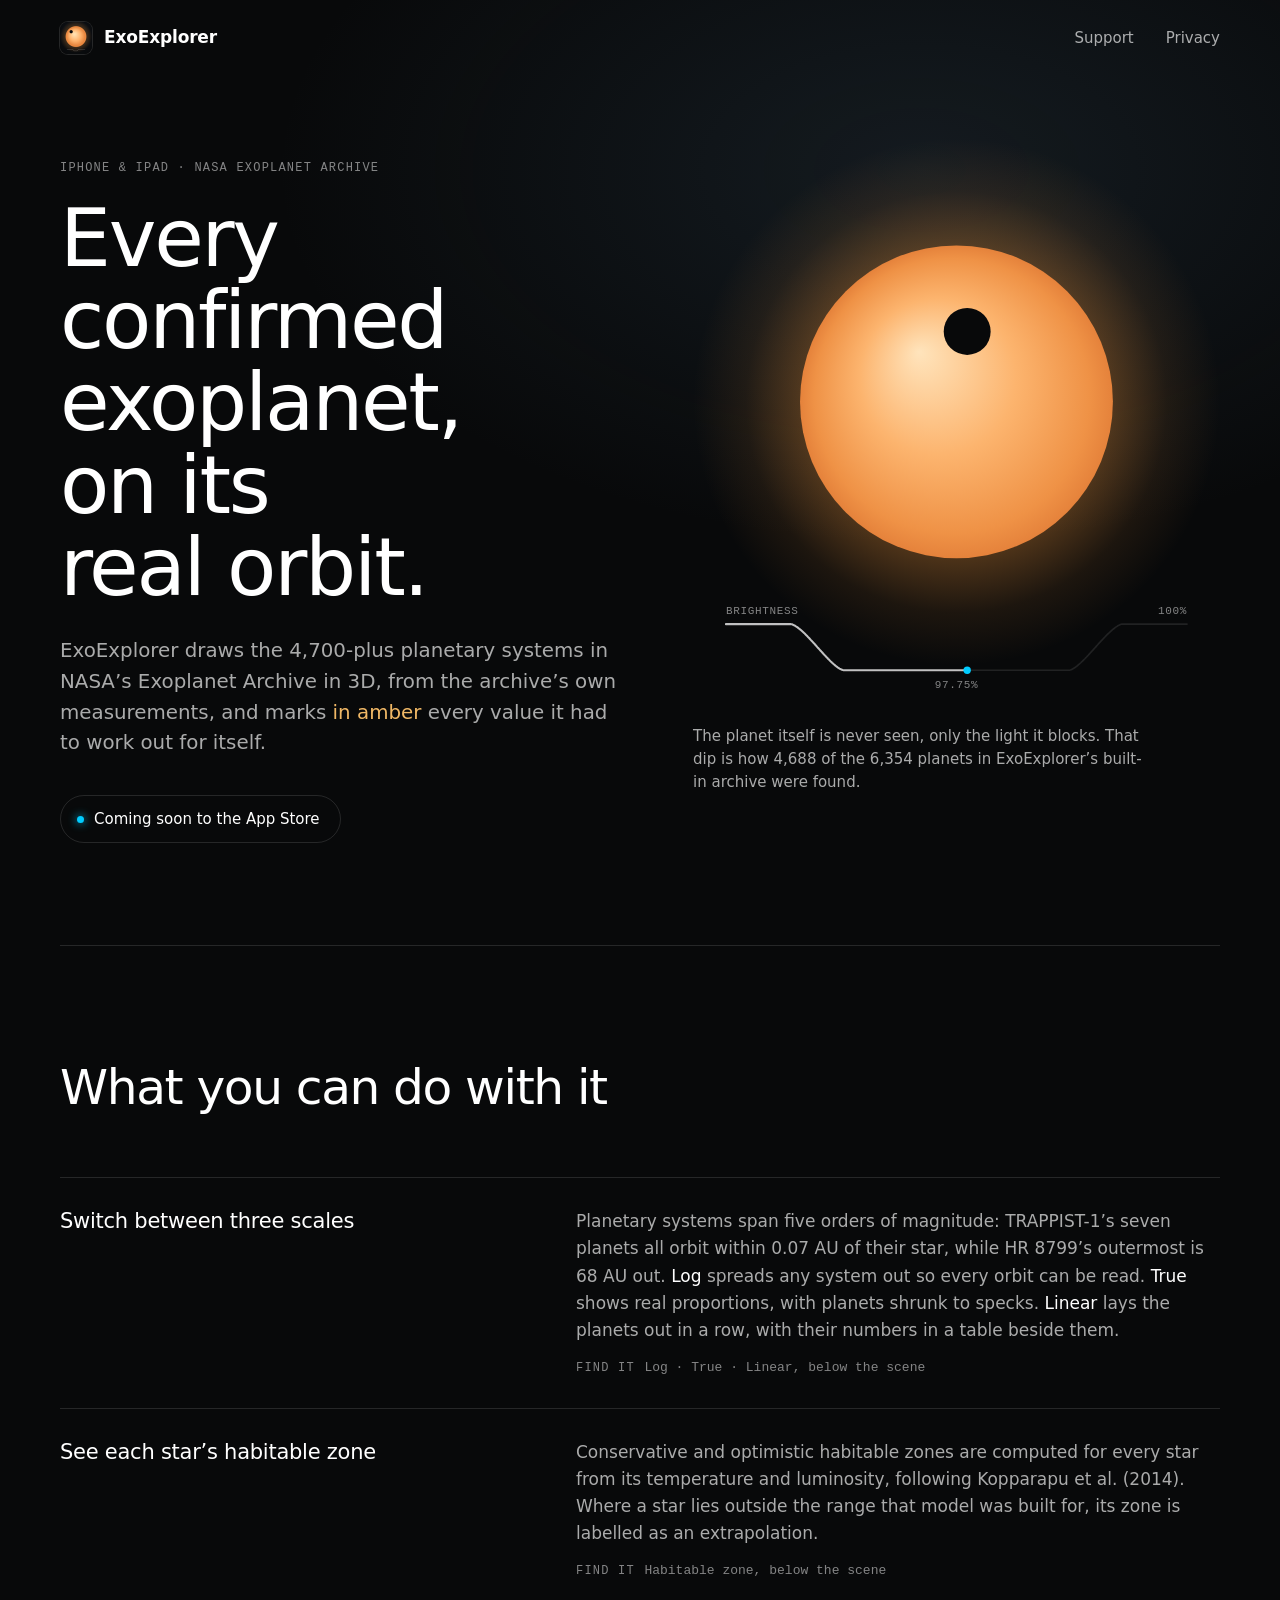
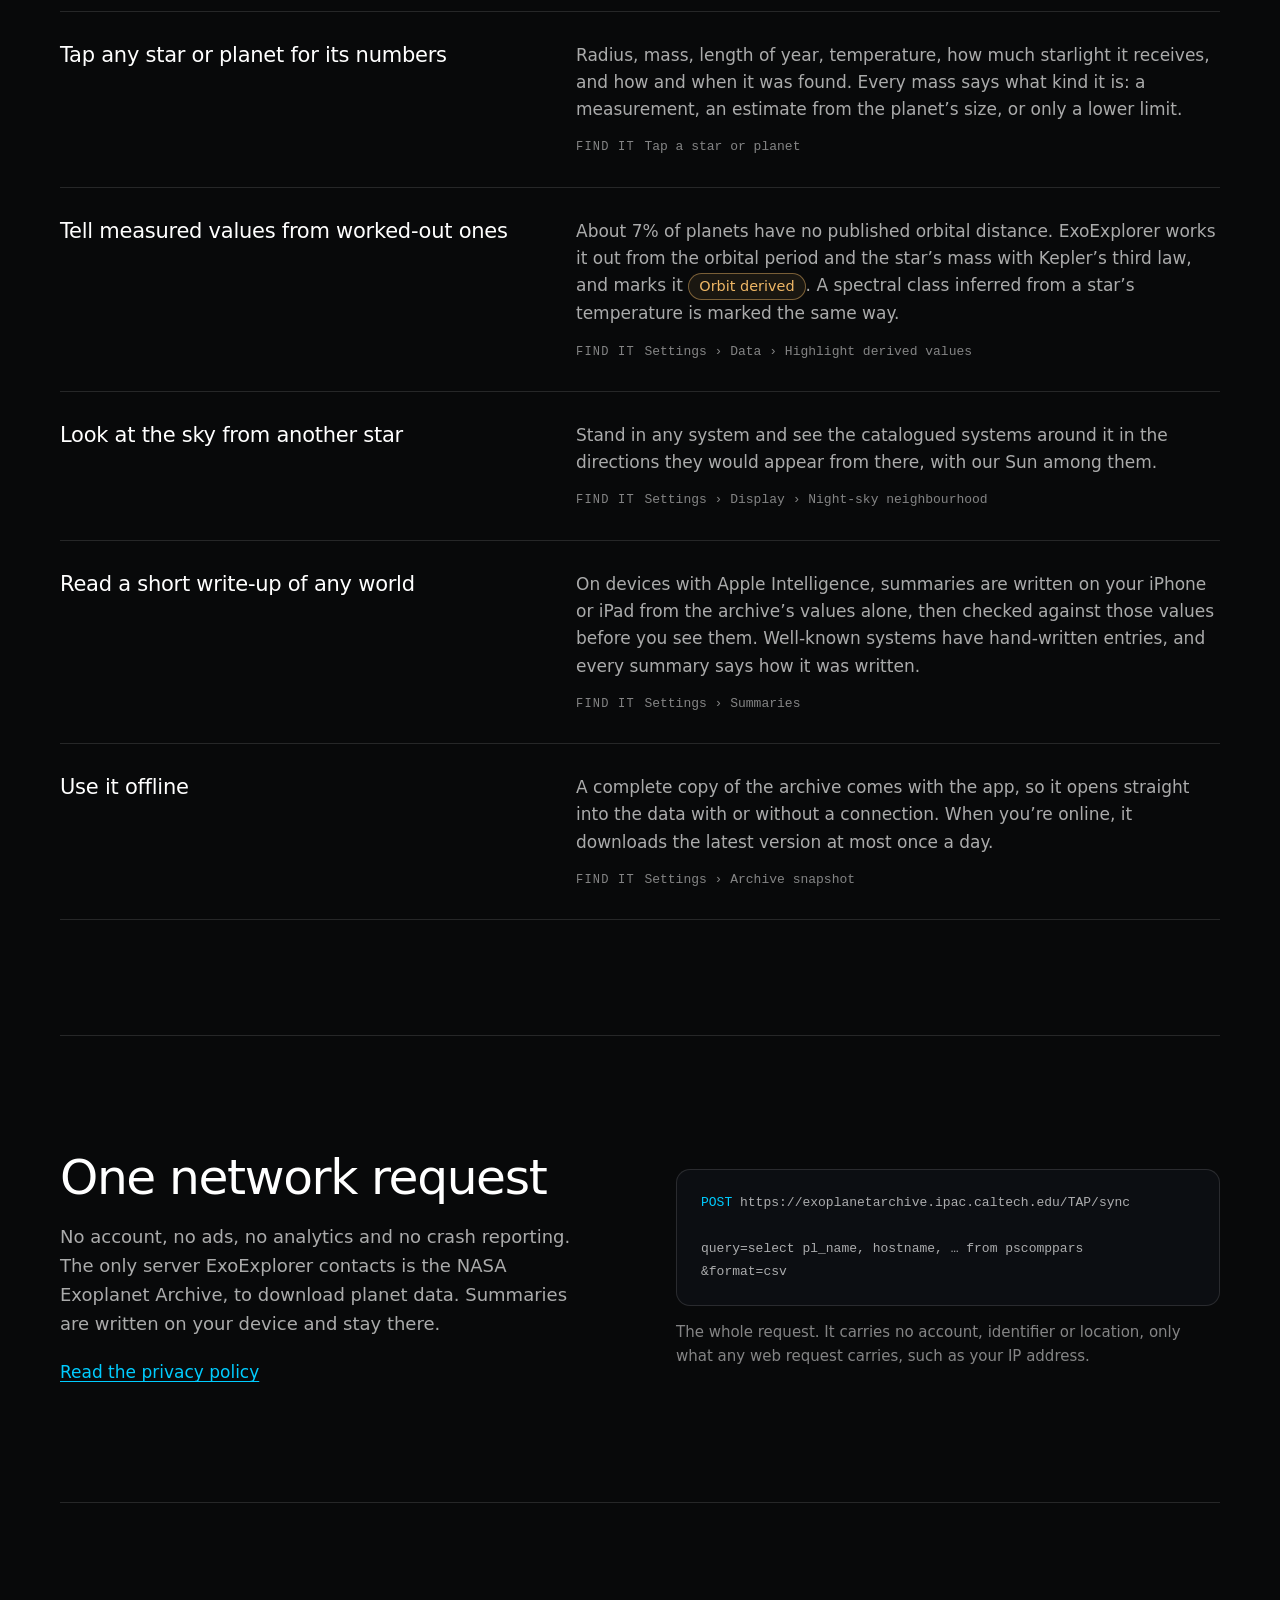
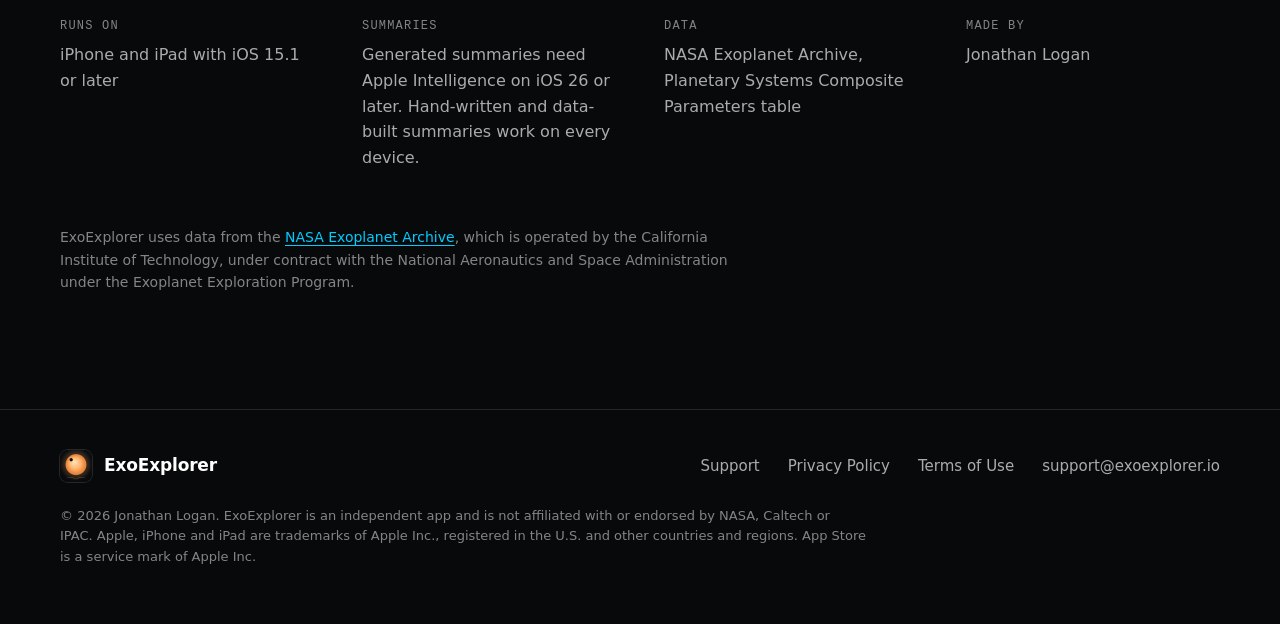
==== index.html @ 2cf31d23 "Launch the ExoExplorer website Home page, support, privacy policy and terms of use for exoexplorer.i" ====
<!doctype html>
<html lang="en">
<head>
  <meta charset="utf-8">
  <meta name="viewport" content="width=device-width, initial-scale=1">
  <title>ExoExplorer — every confirmed exoplanet, in 3D</title>
  <meta name="description" content="ExoExplorer draws every planetary system in NASA’s Exoplanet Archive in 3D on iPhone and iPad, on real orbits, and marks every value it had to work out for itself.">
  <link rel="canonical" href="https://exoexplorer.io/">
  <meta name="theme-color" content="#08090a">
  <meta name="color-scheme" content="dark">
  <meta name="apple-itunes-app" content="app-id=6804550234">
  <meta property="og:type" content="website">
  <meta property="og:site_name" content="ExoExplorer">
  <meta property="og:title" content="ExoExplorer — every confirmed exoplanet, in 3D">
  <meta property="og:description" content="Every planetary system in NASA’s Exoplanet Archive, drawn in 3D on real orbits. For iPhone and iPad.">
  <meta property="og:url" content="https://exoexplorer.io/">
  <meta property="og:image" content="https://exoexplorer.io/assets/img/og.png">
  <meta property="og:image:width" content="1200">
  <meta property="og:image:height" content="630">
  <meta name="twitter:card" content="summary_large_image">
  <link rel="icon" href="/assets/img/favicon.png" type="image/png">
  <link rel="apple-touch-icon" href="/assets/img/apple-touch-icon.png">
  <link rel="stylesheet" href="/assets/site.css">
  <script src="/assets/transit.js" defer></script>
</head>
<body>
  <a class="skip" href="#main">Skip to content</a>

  <div class="page-top">
    <header class="wrap site-header">
      <a class="brand" href="/" aria-label="ExoExplorer home">
        <img src="/assets/img/icon-64.png" width="32" height="32" alt="">
        <span>ExoExplorer</span>
      </a>
      <nav class="site-nav" aria-label="Main">
        <a href="/support/">Support</a>
        <a href="/privacy/">Privacy</a>
      </nav>
    </header>

    <main id="main">
      <section class="wrap hero">
        <div>
          <p class="mono-label">iPhone &amp; iPad · NASA Exoplanet Archive</p>
          <h1>Every confirmed exoplanet, on&nbsp;its real&nbsp;orbit.</h1>
          <p class="lede">ExoExplorer draws the 4,700-plus planetary systems in NASA’s Exoplanet Archive in 3D, from the archive’s own measurements, and marks <span class="amber">in amber</span> every value it had to work out for itself.</p>
          <!-- When the app is live, replace this span with:
               <a class="store" href="https://apps.apple.com/app/id6804550234">Download on the App Store</a> -->
          <span class="status">Coming soon to the App Store</span>
        </div>

        <figure class="transit">
          <div class="plot">
            <svg viewBox="0 0 640 620" role="img" aria-labelledby="transit-title" data-transit>
              <title id="transit-title">A dark planet crossing in front of an orange star. The line beneath, tracing the star’s brightness, dips while the planet is in front and recovers once it has passed.</title>
              <defs>
                <radialGradient id="glow">
                  <stop offset="0.55" stop-color="#f0963c" stop-opacity="0.34"/>
                  <stop offset="0.8" stop-color="#f0963c" stop-opacity="0.09"/>
                  <stop offset="1" stop-color="#f0963c" stop-opacity="0"/>
                </radialGradient>
                <radialGradient id="photosphere" cx="0.5" cy="0.5" r="0.5" fx="0.38" fy="0.34">
                  <stop offset="0" stop-color="#ffe4bc"/>
                  <stop offset="0.5" stop-color="#fcb46e"/>
                  <stop offset="0.88" stop-color="#ef9246"/>
                  <stop offset="1" stop-color="#e5823b"/>
                </radialGradient>
                <clipPath id="disc"><circle cx="320" cy="250" r="190"/></clipPath>
                <clipPath id="drawn"><rect data-drawn x="0" y="0" width="640" height="620"/></clipPath>
              </defs>
              <circle cx="320" cy="250" r="320" fill="url(#glow)"/>
              <circle cx="320" cy="250" r="190" fill="url(#photosphere)"/>
              <circle data-planet cx="270" cy="164.5" r="28.5" fill="#08090a" clip-path="url(#disc)"/>
              <path class="curve-ghost" data-ghost d="M40 520.0L119 520.0L120 520.2L121 520.5L122 521.0L123 521.5L124 522.0L125 522.7L126 523.3L127 524.0L128 524.8L129 525.6L130 526.4L131 527.2L132 528.1L133 529.0L134 529.9L135 530.9L136 531.8L137 532.8L138 533.8L139 534.8L140 535.9L141 536.9L142 538.0L143 539.1L144 540.1L145 541.2L146 542.3L147 543.4L148 544.5L149 545.6L150 546.7L151 547.9L152 549.0L153 550.1L154 551.2L155 552.3L156 553.4L157 554.5L158 555.6L159 556.7L160 557.8L161 558.8L162 559.9L163 560.9L164 562.0L165 563.0L166 564.0L167 565.0L168 565.9L169 566.9L170 567.8L171 568.7L172 569.5L173 570.4L174 571.2L175 571.9L176 572.7L177 573.3L178 574.0L179 574.5L180 575.0L181 575.5L182 575.8L183 576.0L457 576.0L458 575.8L459 575.5L460 575.0L461 574.5L462 574.0L463 573.3L464 572.7L465 571.9L466 571.2L467 570.4L468 569.5L469 568.7L470 567.8L471 566.9L472 565.9L473 565.0L474 564.0L475 563.0L476 562.0L477 560.9L478 559.9L479 558.8L480 557.8L481 556.7L482 555.6L483 554.5L484 553.4L485 552.3L486 551.2L487 550.1L488 549.0L489 547.9L490 546.7L491 545.6L492 544.5L493 543.4L494 542.3L495 541.2L496 540.1L497 539.1L498 538.0L499 536.9L500 535.9L501 534.8L502 533.8L503 532.8L504 531.8L505 530.9L506 529.9L507 529.0L508 528.1L509 527.2L510 526.4L511 525.6L512 524.8L513 524.0L514 523.3L515 522.7L516 522.0L517 521.5L518 521.0L519 520.5L520 520.2L521 520.0L600 520.0"/>
              <path class="curve" data-curve clip-path="url(#drawn)" d="M40 520.0L119 520.0L120 520.2L121 520.5L122 521.0L123 521.5L124 522.0L125 522.7L126 523.3L127 524.0L128 524.8L129 525.6L130 526.4L131 527.2L132 528.1L133 529.0L134 529.9L135 530.9L136 531.8L137 532.8L138 533.8L139 534.8L140 535.9L141 536.9L142 538.0L143 539.1L144 540.1L145 541.2L146 542.3L147 543.4L148 544.5L149 545.6L150 546.7L151 547.9L152 549.0L153 550.1L154 551.2L155 552.3L156 553.4L157 554.5L158 555.6L159 556.7L160 557.8L161 558.8L162 559.9L163 560.9L164 562.0L165 563.0L166 564.0L167 565.0L168 565.9L169 566.9L170 567.8L171 568.7L172 569.5L173 570.4L174 571.2L175 571.9L176 572.7L177 573.3L178 574.0L179 574.5L180 575.0L181 575.5L182 575.8L183 576.0L457 576.0L458 575.8L459 575.5L460 575.0L461 574.5L462 574.0L463 573.3L464 572.7L465 571.9L466 571.2L467 570.4L468 569.5L469 568.7L470 567.8L471 566.9L472 565.9L473 565.0L474 564.0L475 563.0L476 562.0L477 560.9L478 559.9L479 558.8L480 557.8L481 556.7L482 555.6L483 554.5L484 553.4L485 552.3L486 551.2L487 550.1L488 549.0L489 547.9L490 546.7L491 545.6L492 544.5L493 543.4L494 542.3L495 541.2L496 540.1L497 539.1L498 538.0L499 536.9L500 535.9L501 534.8L502 533.8L503 532.8L504 531.8L505 530.9L506 529.9L507 529.0L508 528.1L509 527.2L510 526.4L511 525.6L512 524.8L513 524.0L514 523.3L515 522.7L516 522.0L517 521.5L518 521.0L519 520.5L520 520.2L521 520.0L600 520.0"/>
              <circle class="pen" data-pen cx="40" cy="520" r="4.5"/>
            </svg>
            <span class="tick tick-axis" aria-hidden="true">Brightness</span>
            <span class="tick tick-full" aria-hidden="true">100%</span>
            <span class="tick tick-floor" aria-hidden="true">97.75%</span>
          </div>
          <figcaption>The planet itself is never seen, only the light it blocks. That dip is how 4,688 of the 6,354 planets in ExoExplorer’s built-in archive were found.</figcaption>
        </figure>
      </section>
    </main>
  </div>

  <section class="wrap section" aria-labelledby="features-title">
    <div class="section-head">
      <h2 id="features-title">What you can do with it</h2>
    </div>
    <ul class="features">
      <li class="feature">
        <h3>Switch between three scales</h3>
        <div>
          <p>Planetary systems span five orders of magnitude: TRAPPIST-1’s seven planets all orbit within 0.07 AU of their star, while HR 8799’s outermost is 68 AU out. <strong>Log</strong> spreads any system out so every orbit can be read. <strong>True</strong> shows real proportions, with planets shrunk to specks. <strong>Linear</strong> lays the planets out in a row, with their numbers in a table beside them.</p>
          <p class="where"><b>Find it</b>Log · True · Linear, below the scene</p>
        </div>
      </li>
      <li class="feature">
        <h3>See each star’s habitable zone</h3>
        <div>
          <p>Conservative and optimistic habitable zones are computed for every star from its temperature and luminosity, following Kopparapu et al. (2014). Where a star lies outside the range that model was built for, its zone is labelled as an extrapolation.</p>
          <p class="where"><b>Find it</b>Habitable zone, below the scene</p>
        </div>
      </li>
      <li class="feature">
        <h3>Tap any star or planet for its numbers</h3>
        <div>
          <p>Radius, mass, length of year, temperature, how much starlight it receives, and how and when it was found. Every mass says what kind it is: a measurement, an estimate from the planet’s size, or only a lower limit.</p>
          <p class="where"><b>Find it</b>Tap a star or planet</p>
        </div>
      </li>
      <li class="feature">
        <h3>Tell measured values from worked-out ones</h3>
        <div>
          <p>About 7% of planets have no published orbital distance. ExoExplorer works it out from the orbital period and the star’s mass with Kepler’s third law, and marks it <span class="badge-derived">Orbit derived</span>. A spectral class inferred from a star’s temperature is marked the same way.</p>
          <p class="where"><b>Find it</b>Settings › Data › Highlight derived values</p>
        </div>
      </li>
      <li class="feature">
        <h3>Look at the sky from another star</h3>
        <div>
          <p>Stand in any system and see the catalogued systems around it in the directions they would appear from there, with our Sun among them.</p>
          <p class="where"><b>Find it</b>Settings › Display › Night-sky neighbourhood</p>
        </div>
      </li>
      <li class="feature">
        <h3>Read a short write-up of any world</h3>
        <div>
          <p>On devices with Apple Intelligence, summaries are written on your iPhone or iPad from the archive’s values alone, then checked against those values before you see them. Well-known systems have hand-written entries, and every summary says how it was written.</p>
          <p class="where"><b>Find it</b>Settings › Summaries</p>
        </div>
      </li>
      <li class="feature">
        <h3>Use it offline</h3>
        <div>
          <p>A complete copy of the archive comes with the app, so it opens straight into the data with or without a connection. When you’re online, it downloads the latest version at most once a day.</p>
          <p class="where"><b>Find it</b>Settings › Archive snapshot</p>
        </div>
      </li>
    </ul>
  </section>

  <section class="wrap section privacy-band" aria-labelledby="privacy-title">
    <div>
      <h2 id="privacy-title">One network request</h2>
      <p>No account, no ads, no analytics and no crash reporting. The only server ExoExplorer contacts is the NASA Exoplanet Archive, to download planet data. Summaries are written on your device and stay there.</p>
      <p><a class="more" href="/privacy/">Read the privacy policy</a></p>
    </div>
    <figure class="request">
      <pre><code><span class="verb">POST</span> https://exoplanetarchive.ipac.caltech.edu/TAP/sync

query=select pl_name, hostname, … from pscomppars
&amp;format=csv</code></pre>
      <figcaption>The whole request. It carries no account, identifier or location, only what any web request carries, such as your IP address.</figcaption>
    </figure>
  </section>

  <section class="wrap section" aria-label="Details">
    <dl class="facts">
      <div>
        <dt class="mono-label">Runs on</dt>
        <dd>iPhone and iPad with iOS 15.1 or later</dd>
      </div>
      <div>
        <dt class="mono-label">Summaries</dt>
        <dd>Generated summaries need Apple Intelligence on iOS 26 or later. Hand-written and data-built summaries work on every device.</dd>
      </div>
      <div>
        <dt class="mono-label">Data</dt>
        <dd>NASA Exoplanet Archive, Planetary Systems Composite Parameters table</dd>
      </div>
      <div>
        <dt class="mono-label">Made by</dt>
        <dd>Jonathan Logan</dd>
      </div>
    </dl>
    <p class="ack">ExoExplorer uses data from the <a href="https://exoplanetarchive.ipac.caltech.edu/">NASA Exoplanet Archive</a>, which is operated by the California Institute of Technology, under contract with the National Aeronautics and Space Administration under the Exoplanet Exploration Program.</p>
  </section>

  <footer class="site-footer">
    <div class="wrap footer-row">
      <a class="brand" href="/" aria-label="ExoExplorer home">
        <img src="/assets/img/icon-64.png" width="32" height="32" alt="">
        <span>ExoExplorer</span>
      </a>
      <nav class="footer-nav" aria-label="Footer">
        <a href="/support/">Support</a>
        <a href="/privacy/">Privacy Policy</a>
        <a href="/terms/">Terms of Use</a>
        <a href="mailto:support@exoexplorer.io">support@exoexplorer.io</a>
      </nav>
    </div>
    <div class="wrap">
      <p class="fine">© 2026 Jonathan Logan. ExoExplorer is an independent app and is not affiliated with or endorsed by NASA, Caltech or IPAC. Apple, iPhone and iPad are trademarks of Apple Inc., registered in the U.S. and other countries and regions. App Store is a service mark of Apple Inc.</p>
    </div>
  </footer>
</body>
</html>
---- assets/site.css ----
/*
 * exoexplorer.io
 *
 * The app's own palette and type, carried over rather than reinterpreted: one hairline weight, one
 * accent colour, amber reserved for values that were worked out rather than measured. System
 * fonts only — the app is set in them, and loading nothing from other domains is part of what the
 * privacy policy promises about this site.
 */

:root {
  --space: #08090a;
  --panel: #0c0e12;
  --ink: #ffffff;
  --ink-2: rgba(255, 255, 255, 0.66);
  --ink-3: rgba(255, 255, 255, 0.5);
  --hair: rgba(255, 255, 255, 0.12);
  --accent: #00ccff;
  --derived: #f0b866;

  --sans: system-ui, -apple-system, BlinkMacSystemFont, "Segoe UI", Roboto, "Helvetica Neue", Arial, sans-serif;
  --mono: ui-monospace, "SF Mono", SFMono-Regular, Menlo, Consolas, "Liberation Mono", monospace;

  --gutter: clamp(20px, 5vw, 48px);
  color-scheme: dark;
}

*,
*::before,
*::after {
  box-sizing: border-box;
}

html {
  -webkit-text-size-adjust: 100%;
  text-size-adjust: 100%;
}

body {
  margin: 0;
  background: var(--space);
  color: var(--ink);
  font: 400 17px/1.6 var(--sans);
  -webkit-font-smoothing: antialiased;
  -moz-osx-font-smoothing: grayscale;
  overflow-x: hidden;
}

img,
svg {
  max-width: 100%;
}

a {
  color: var(--accent);
  text-decoration-thickness: 1px;
  text-underline-offset: 3px;
}

:focus-visible {
  outline: 2px solid var(--accent);
  outline-offset: 3px;
  border-radius: 4px;
}

.wrap {
  width: 100%;
  max-width: calc(1160px + 2 * var(--gutter));
  margin-inline: auto;
  padding-inline: var(--gutter);
}

.skip {
  position: absolute;
  left: 12px;
  top: -48px;
  padding: 8px 14px;
  background: var(--panel);
  color: var(--ink);
  border: 1px solid var(--hair);
  border-radius: 8px;
  z-index: 10;
}

.skip:focus {
  top: 12px;
}

.mono-label {
  font: 500 12px/1.4 var(--mono);
  letter-spacing: 0.1em;
  text-transform: uppercase;
  color: var(--ink-3);
}

/* ---------------------------------------------------------------- header */

.page-top {
  /* The app's nebula wash, much fainter: atmosphere behind the hero, gone by the first rule. */
  background:
    radial-gradient(ellipse 70% 55% at 72% 18%, rgba(67, 97, 120, 0.2), transparent 72%),
    var(--space);
}

.site-header {
  display: flex;
  align-items: center;
  justify-content: space-between;
  gap: 24px;
  min-height: 76px;
}

.brand {
  display: inline-flex;
  align-items: center;
  gap: 12px;
  color: var(--ink);
  text-decoration: none;
  font-weight: 600;
  font-size: 17px;
  letter-spacing: -0.01em;
}

.brand img {
  width: 32px;
  height: 32px;
  border-radius: 8px;
  box-shadow: 0 0 0 1px var(--hair);
}

.site-nav {
  display: flex;
  gap: clamp(18px, 3vw, 32px);
}

.site-nav a,
.footer-nav a {
  color: var(--ink-2);
  text-decoration: none;
  font-size: 15px;
}

.site-nav a:hover,
.footer-nav a:hover,
.site-nav a[aria-current="page"] {
  color: var(--ink);
}

/* ------------------------------------------------------------------ hero */

.hero {
  display: grid;
  grid-template-columns: minmax(0, 1fr);
  gap: 48px 64px;
  align-items: center;
  padding-block: clamp(28px, 6vw, 72px) clamp(56px, 8vw, 112px);
}

@media (min-width: 960px) {
  .hero {
    grid-template-columns: minmax(0, 1.08fr) minmax(0, 1fr);
  }
}

.hero h1 {
  margin: 20px 0 0;
  font-weight: 300;
  font-size: clamp(44px, 6.3vw, 84px);
  line-height: 1.02;
  letter-spacing: -0.028em;
  text-wrap: balance;
}

.lede {
  margin: 28px 0 36px;
  max-width: 31em;
  font-size: clamp(18px, 1.55vw, 21px);
  line-height: 1.55;
  color: var(--ink-2);
  text-wrap: pretty;
}

.amber {
  color: var(--derived);
}

/* Not a button: there is nothing to press until the app is live. README says how to swap it. */
.status {
  display: inline-flex;
  align-items: center;
  gap: 10px;
  padding: 11px 20px 11px 16px;
  border: 1px solid var(--hair);
  border-radius: 999px;
  font-size: 15px;
  color: var(--ink);
}

.status::before {
  content: "";
  width: 7px;
  height: 7px;
  border-radius: 50%;
  background: var(--accent);
  box-shadow: 0 0 10px var(--accent);
}

.store {
  display: inline-flex;
  align-items: center;
  padding: 12px 22px;
  border-radius: 999px;
  background: var(--ink);
  color: var(--space);
  font-size: 15px;
  font-weight: 600;
  text-decoration: none;
}

.store:hover {
  background: var(--accent);
}

/* ---------------------------------------------------------------- transit */

.transit {
  margin: 0;
}

.plot {
  position: relative;
}

.plot svg {
  display: block;
  width: 100%;
  height: auto;
  /* The star's glow reaches past the viewBox; let it fade out instead of stopping at an edge. */
  overflow: visible;
}

.curve-ghost,
.curve {
  fill: none;
  stroke-linejoin: round;
  stroke-linecap: round;
}

.curve-ghost {
  stroke: rgba(255, 255, 255, 0.1);
  stroke-width: 2;
}

.curve {
  stroke: rgba(255, 255, 255, 0.72);
  stroke-width: 2.5;
}

.pen {
  fill: var(--accent);
  opacity: 0;
}

/* Tick labels sit in HTML over the SVG so they stay legible at phone widths, positioned in the
   SVG's own coordinates as percentages of its 640 × 620 viewBox. */
.tick {
  position: absolute;
  font: 500 11px/1 var(--mono);
  letter-spacing: 0.06em;
  color: var(--ink-3);
  white-space: nowrap;
}

.tick-axis {
  left: 6.25%;
  top: 83.87%;
  transform: translateY(-170%);
  text-transform: uppercase;
}

.tick-full {
  right: 6.25%;
  top: 83.87%;
  transform: translateY(-170%);
}

.tick-floor {
  left: 50%;
  top: 92.9%;
  transform: translate(-50%, 9px);
}

.transit figcaption {
  margin: 18px 0 0;
  max-width: 30em;
  font-size: 15px;
  line-height: 1.55;
  color: var(--ink-2);
}

/* --------------------------------------------------------------- sections */

.section {
  position: relative;
  padding-block: clamp(64px, 9vw, 120px);
}

/* The rule spans the content, not the gutters, so it lines up with the feature list's rules. */
.section::before {
  content: "";
  position: absolute;
  top: 0;
  left: var(--gutter);
  right: var(--gutter);
  border-top: 1px solid var(--hair);
}

.section h2 {
  margin: 0;
  font-weight: 300;
  font-size: clamp(32px, 3.8vw, 50px);
  line-height: 1.08;
  letter-spacing: -0.028em;
  text-wrap: balance;
}

.section-head {
  max-width: 40em;
  margin-bottom: clamp(36px, 5vw, 64px);
}

.section-head p {
  margin: 18px 0 0;
  font-size: 18px;
  color: var(--ink-2);
}

/* ------------------------------------------------------------ screenshots */

.shots {
  display: grid;
  grid-auto-flow: column;
  grid-auto-columns: 70%;
  gap: clamp(16px, 2.6vw, 36px);
  margin: 0;
  padding: 0 0 8px;
  list-style: none;
  overflow-x: auto;
  scroll-snap-type: x mandatory;
  scrollbar-width: none;
}

.shots::-webkit-scrollbar {
  display: none;
}

@media (min-width: 760px) {
  .shots {
    grid-auto-columns: minmax(0, 1fr);
    overflow: visible;
  }
}

.shots figure {
  margin: 0;
  scroll-snap-align: start;
}

.shots img {
  display: block;
  width: 100%;
  height: auto;
  /* An iPhone screen's corner, as a share of its width and height. */
  border-radius: 12.5% / 5.75%;
  background: #000;
  box-shadow: 0 0 0 1px var(--hair), 0 40px 80px -40px rgba(0, 0, 0, 0.9);
}

.shots figcaption {
  margin-top: 16px;
}

/* --------------------------------------------------------------- features */

.features {
  margin: 0;
  padding: 0;
  list-style: none;
}

.feature {
  display: grid;
  grid-template-columns: minmax(0, 1fr);
  gap: 12px 56px;
  padding-block: 30px;
  border-top: 1px solid var(--hair);
}

.feature:last-child {
  border-bottom: 1px solid var(--hair);
}

@media (min-width: 860px) {
  .feature {
    grid-template-columns: minmax(0, 5fr) minmax(0, 7fr);
  }
}

.feature h3 {
  margin: 0;
  font-size: 21px;
  font-weight: 500;
  line-height: 1.3;
  letter-spacing: -0.012em;
}

.feature p {
  margin: 0;
  color: var(--ink-2);
}

.feature strong {
  color: var(--ink);
  font-weight: 500;
}

.feature .where {
  margin-top: 14px;
  font: 400 13px/1.5 var(--mono);
  color: var(--ink-3);
}

.where b {
  margin-right: 0.8em;
  font-weight: 500;
  font-size: 12px;
  letter-spacing: 0.1em;
  text-transform: uppercase;
}

/* The app's own "derived" badge, verbatim. */
.badge-derived {
  display: inline-block;
  padding: 1px 10px;
  border: 1px solid rgba(240, 184, 102, 0.45);
  border-radius: 999px;
  background: rgba(240, 184, 102, 0.08);
  color: var(--derived);
  font-size: 0.85em;
  white-space: nowrap;
}

/* ---------------------------------------------------------------- privacy */

/* minmax(0, 1fr), not the default auto track: the request's long URL line would otherwise widen
   the column past the screen instead of scrolling inside its own box. */
.privacy-band {
  display: grid;
  grid-template-columns: minmax(0, 1fr);
  gap: 40px 72px;
}

@media (min-width: 900px) {
  .privacy-band {
    grid-template-columns: minmax(0, 1fr) minmax(0, 1fr);
    align-items: center;
  }
}

.privacy-band p {
  margin: 20px 0 0;
  font-size: 18px;
  color: var(--ink-2);
  max-width: 30em;
}

.request {
  margin: 0;
}

.request pre {
  margin: 0;
  padding: 22px 24px;
  overflow-x: auto;
  border: 1px solid var(--hair);
  border-radius: 14px;
  background: var(--panel);
  font: 400 13px/1.75 var(--mono);
  color: var(--ink-2);
}

.request .verb {
  color: var(--accent);
}

.request figcaption {
  margin-top: 14px;
  font-size: 15px;
  color: var(--ink-3);
}

.more {
  font-size: 17px;
}

/* ---------------------------------------------------------------- details */

.facts {
  display: grid;
  grid-template-columns: repeat(auto-fit, minmax(230px, 1fr));
  gap: 32px 48px;
  margin: 0;
}

.facts dt {
  margin-bottom: 8px;
}

.facts dd {
  margin: 0;
  color: var(--ink-2);
  font-size: 16px;
}

.ack {
  margin: clamp(40px, 5vw, 56px) 0 0;
  max-width: 48em;
  font-size: 14px;
  color: var(--ink-3);
}

/* ----------------------------------------------------------------- footer */

.site-footer {
  border-top: 1px solid var(--hair);
  padding-block: 40px 56px;
}

.footer-row {
  display: flex;
  flex-wrap: wrap;
  align-items: center;
  justify-content: space-between;
  gap: 20px 40px;
}

.footer-nav {
  display: flex;
  flex-wrap: wrap;
  gap: 12px 28px;
}

.fine {
  margin: 24px 0 0;
  max-width: 62em;
  font-size: 13px;
  line-height: 1.6;
  color: var(--ink-3);
}

/* ----------------------------------------------------- policies & support */

.doc {
  max-width: 760px;
  padding-block: clamp(36px, 7vw, 88px) clamp(72px, 10vw, 128px);
}

.doc h1 {
  margin: 0;
  font-weight: 300;
  font-size: clamp(40px, 5.6vw, 64px);
  line-height: 1.04;
  letter-spacing: -0.032em;
}

.doc .meta {
  margin: 18px 0 0;
}

.doc .intro {
  margin: 24px 0 0;
  font-size: 19px;
  color: var(--ink-2);
}

.doc h2 {
  margin: 56px 0 12px;
  font-size: 22px;
  font-weight: 500;
  line-height: 1.3;
  letter-spacing: -0.01em;
}

.doc p,
.doc li {
  color: var(--ink-2);
}

.doc ul {
  padding-left: 1.2em;
}

.doc li + li {
  margin-top: 8px;
}

.doc strong {
  color: var(--ink);
  font-weight: 500;
}

.doc .panel {
  margin-top: 40px;
  padding: 24px 28px;
  border: 1px solid var(--hair);
  border-radius: 16px;
  background: var(--panel);
}

.doc .panel h2 {
  margin: 0 0 4px;
  font: 500 12px/1.4 var(--mono);
  letter-spacing: 0.1em;
  text-transform: uppercase;
  color: var(--ink-3);
}

.doc .panel ul {
  margin: 12px 0 0;
}

.doc .panel p {
  margin: 8px 0 0;
}

.email {
  display: inline-block;
  margin-top: 6px;
  font-size: clamp(22px, 3.2vw, 30px);
  font-weight: 300;
  letter-spacing: -0.015em;
  color: var(--ink);
  text-decoration: none;
  word-break: break-word;
}

.email:hover {
  color: var(--accent);
}

.faq {
  margin-top: 16px;
}

.faq details {
  border-top: 1px solid var(--hair);
}

.faq details:last-of-type {
  border-bottom: 1px solid var(--hair);
}

.faq summary {
  position: relative;
  padding: 20px 40px 20px 0;
  list-style: none;
  cursor: pointer;
  font-size: 18px;
  font-weight: 500;
  line-height: 1.4;
}

.faq summary::-webkit-details-marker {
  display: none;
}

.faq summary::after {
  content: "+";
  position: absolute;
  right: 4px;
  top: 50%;
  transform: translateY(-50%);
  font-size: 24px;
  font-weight: 300;
  color: var(--ink-3);
}

.faq details[open] summary::after {
  content: "\2212";
}

.faq details p {
  margin: 0 0 22px;
}

@media (prefers-reduced-motion: no-preference) {
  html {
    scroll-behavior: smooth;
  }
}
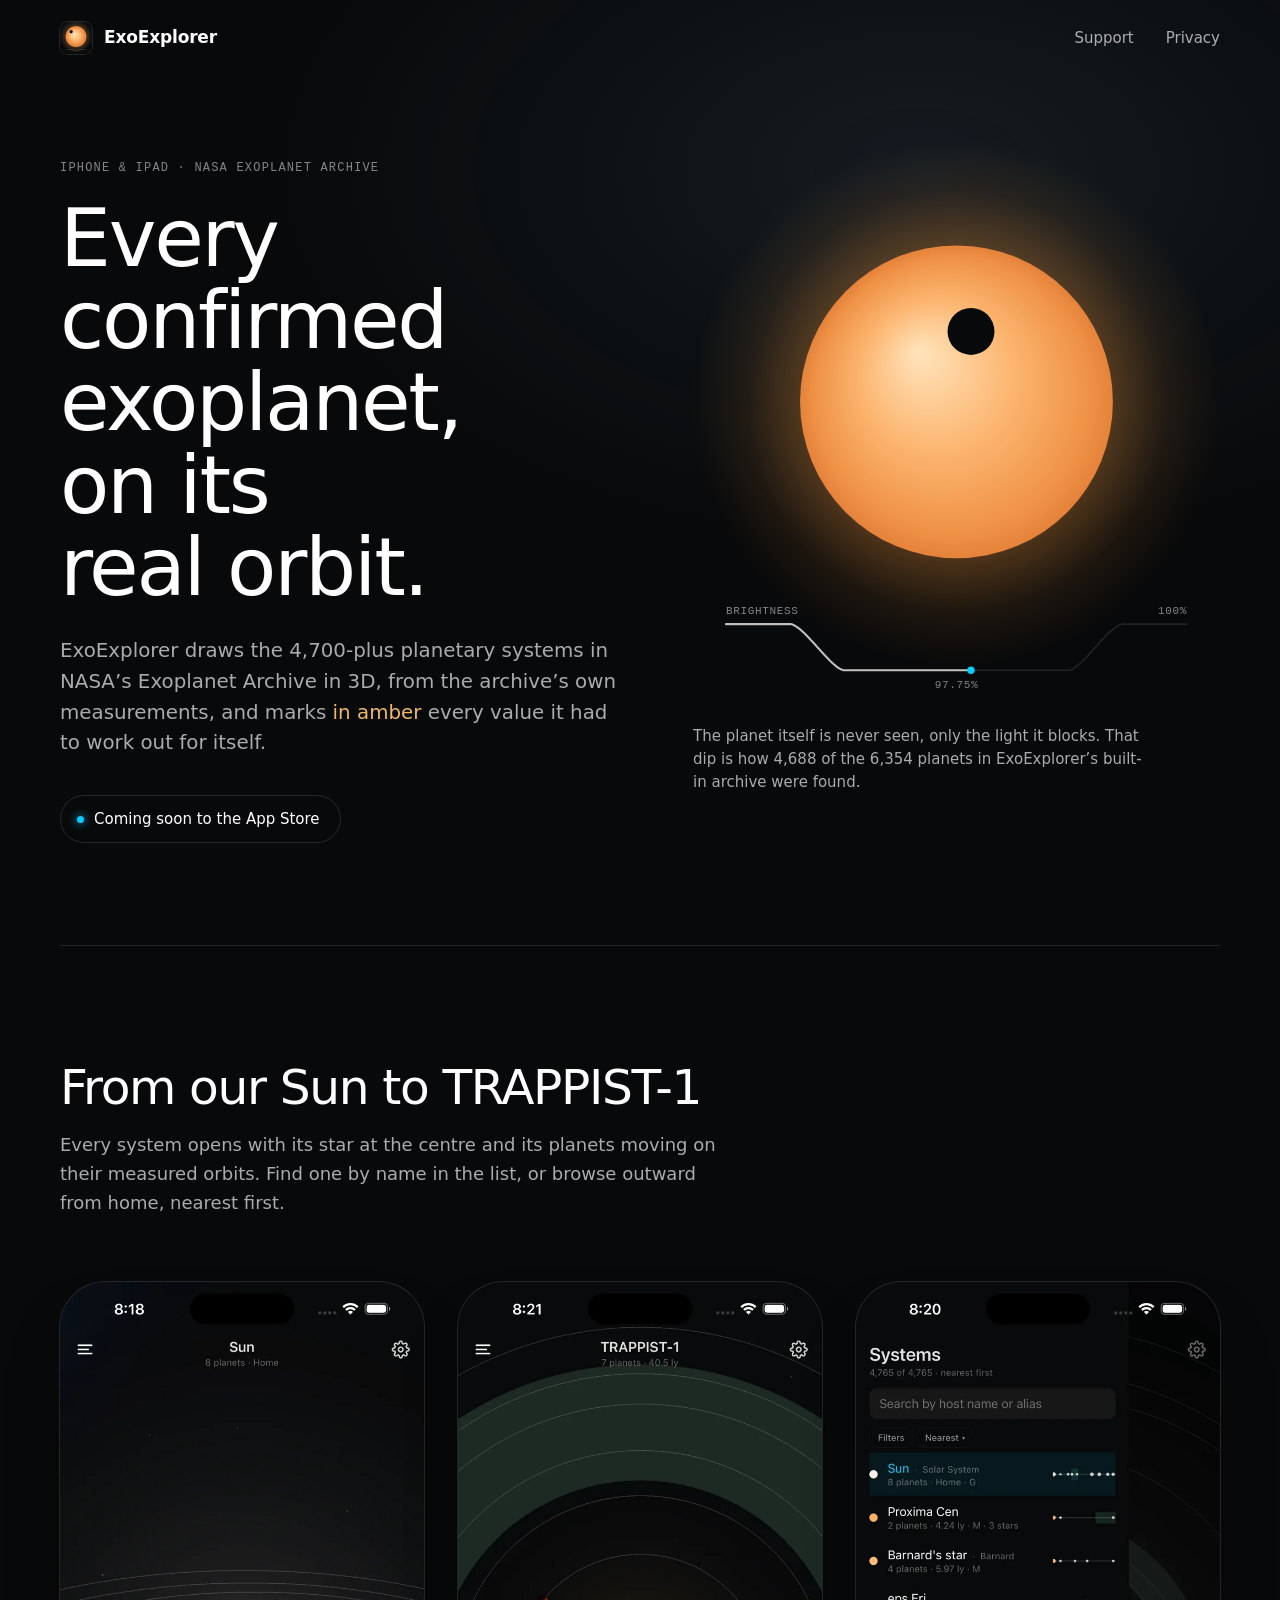
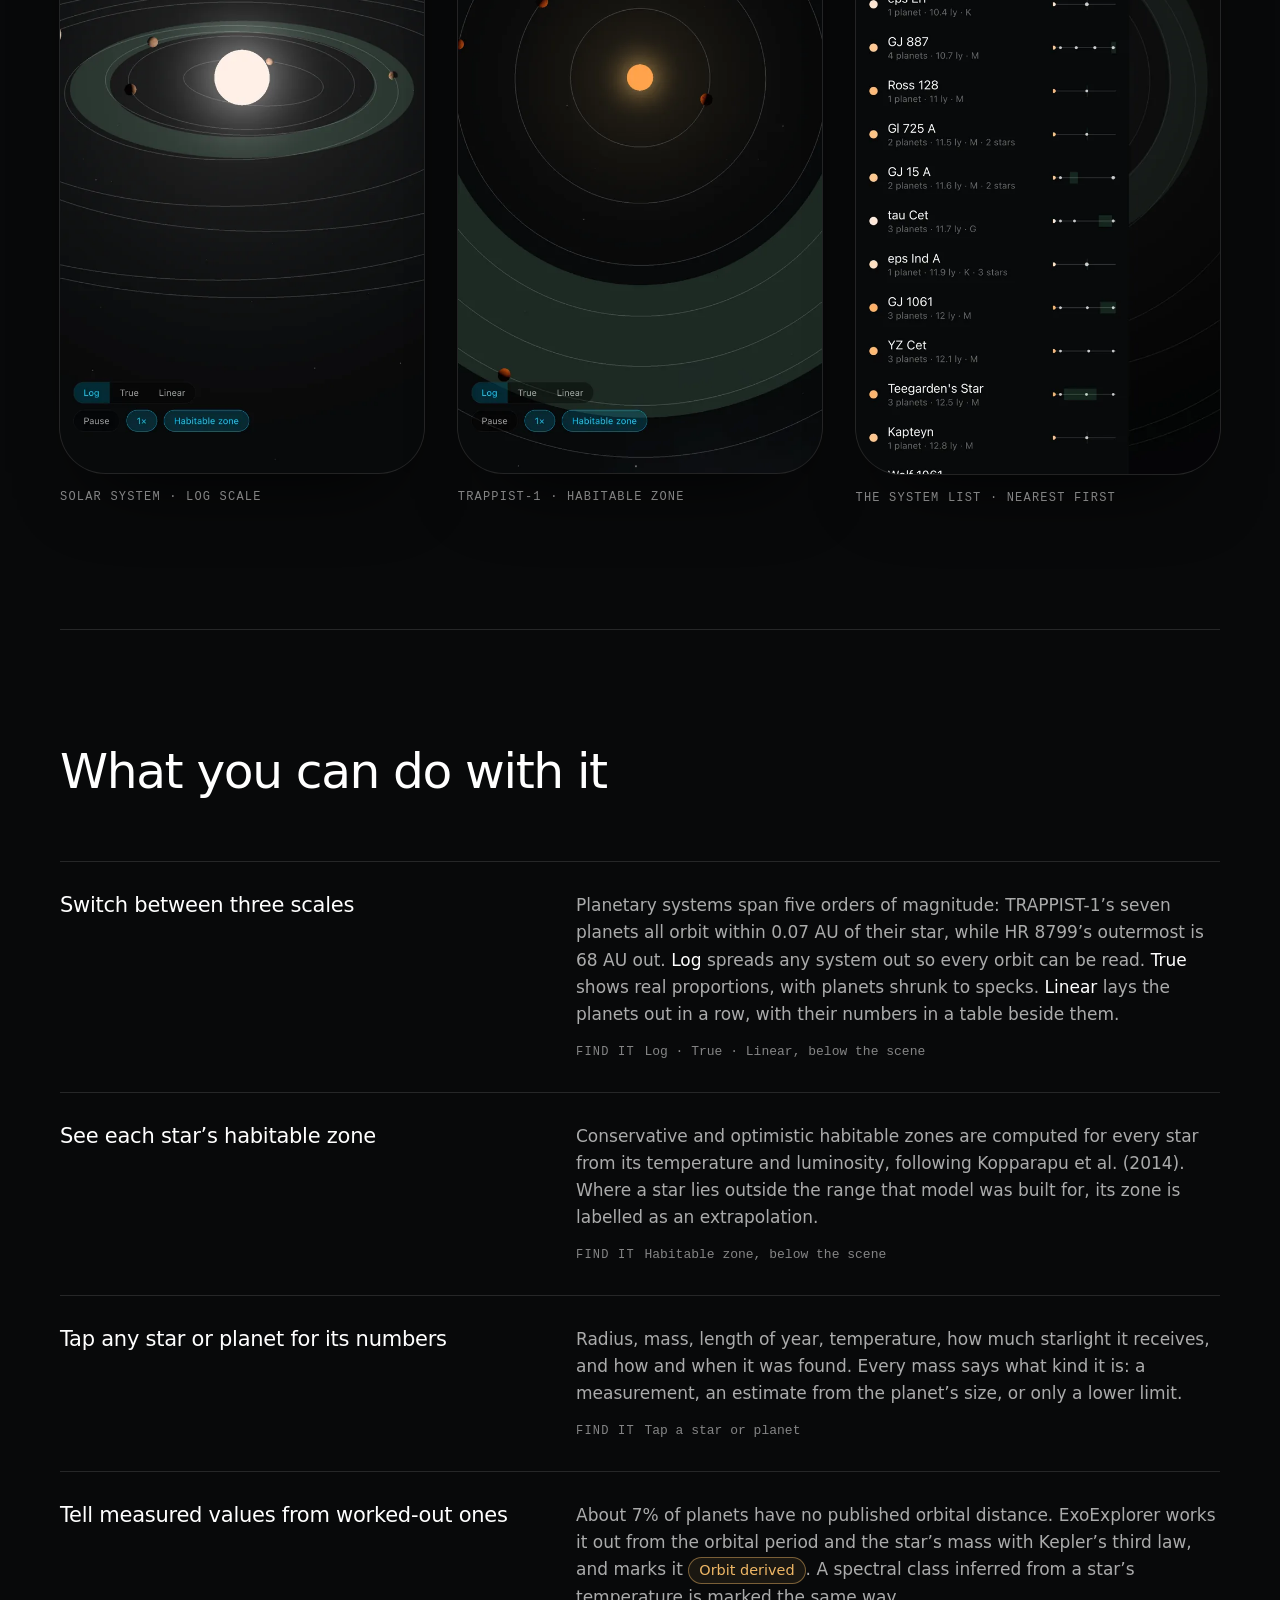
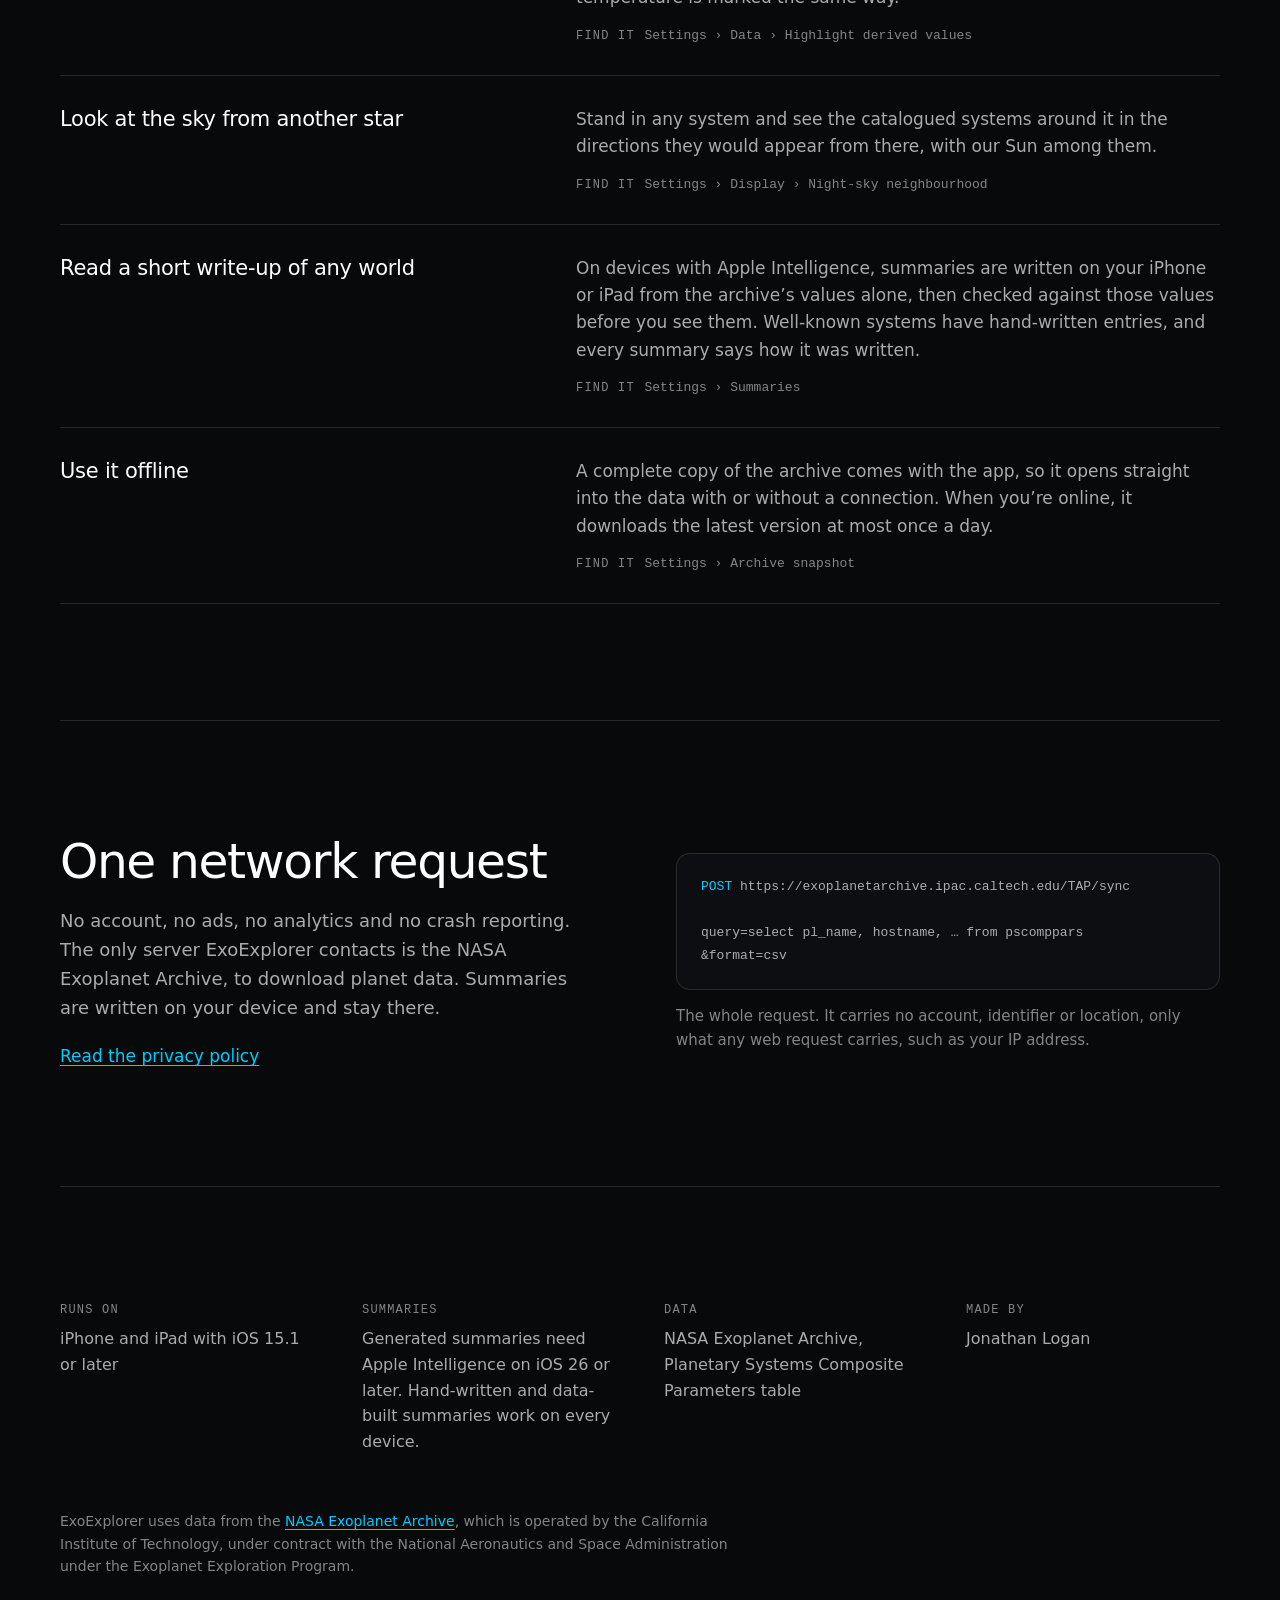
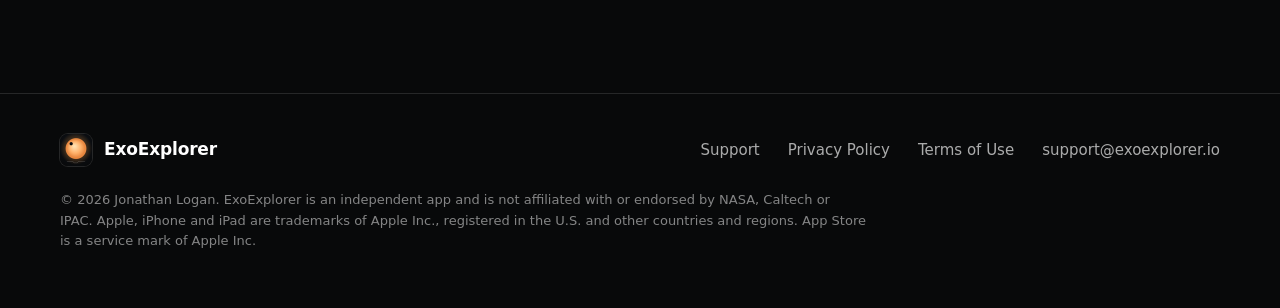
==== commit 564e7f2f: "Add app screenshots to the home page Three captures from a Release build on the iPhone 17 Pro Max si" ====
--- a/index.html
+++ b/index.html
@@ -85,6 +85,33 @@
     </main>
   </div>
 
+  <section class="wrap section" aria-labelledby="shots-title">
+    <div class="section-head">
+      <h2 id="shots-title">From our Sun to TRAPPIST-1</h2>
+      <p>Every system opens with its star at the centre and its planets moving on their measured orbits. Find one by name in the list, or browse outward from home, nearest first.</p>
+    </div>
+    <ul class="shots">
+      <li>
+        <figure>
+          <img src="/assets/img/shot-solar.webp" width="660" height="1434" loading="lazy" alt="ExoExplorer showing the Solar System in 3D: the Sun at the centre, the planets on their orbits, and the Sun’s habitable zone shaded green.">
+          <figcaption class="mono-label">Solar System · Log scale</figcaption>
+        </figure>
+      </li>
+      <li>
+        <figure>
+          <img src="/assets/img/shot-trappist.webp" width="660" height="1434" loading="lazy" alt="TRAPPIST-1 seen from above: the red dwarf at the centre, the orbits of its seven planets, and a wide habitable zone shaded green.">
+          <figcaption class="mono-label">TRAPPIST-1 · habitable zone</figcaption>
+        </figure>
+      </li>
+      <li>
+        <figure>
+          <img src="/assets/img/shot-systems.webp" width="660" height="1434" loading="lazy" alt="The system list sorted nearest first — the Sun, Proxima Cen, Barnard’s star, eps Eri and more — each with a strip showing where its planets and habitable zone lie.">
+          <figcaption class="mono-label">The system list · nearest first</figcaption>
+        </figure>
+      </li>
+    </ul>
+  </section>
+
   <section class="wrap section" aria-labelledby="features-title">
     <div class="section-head">
       <h2 id="features-title">What you can do with it</h2>
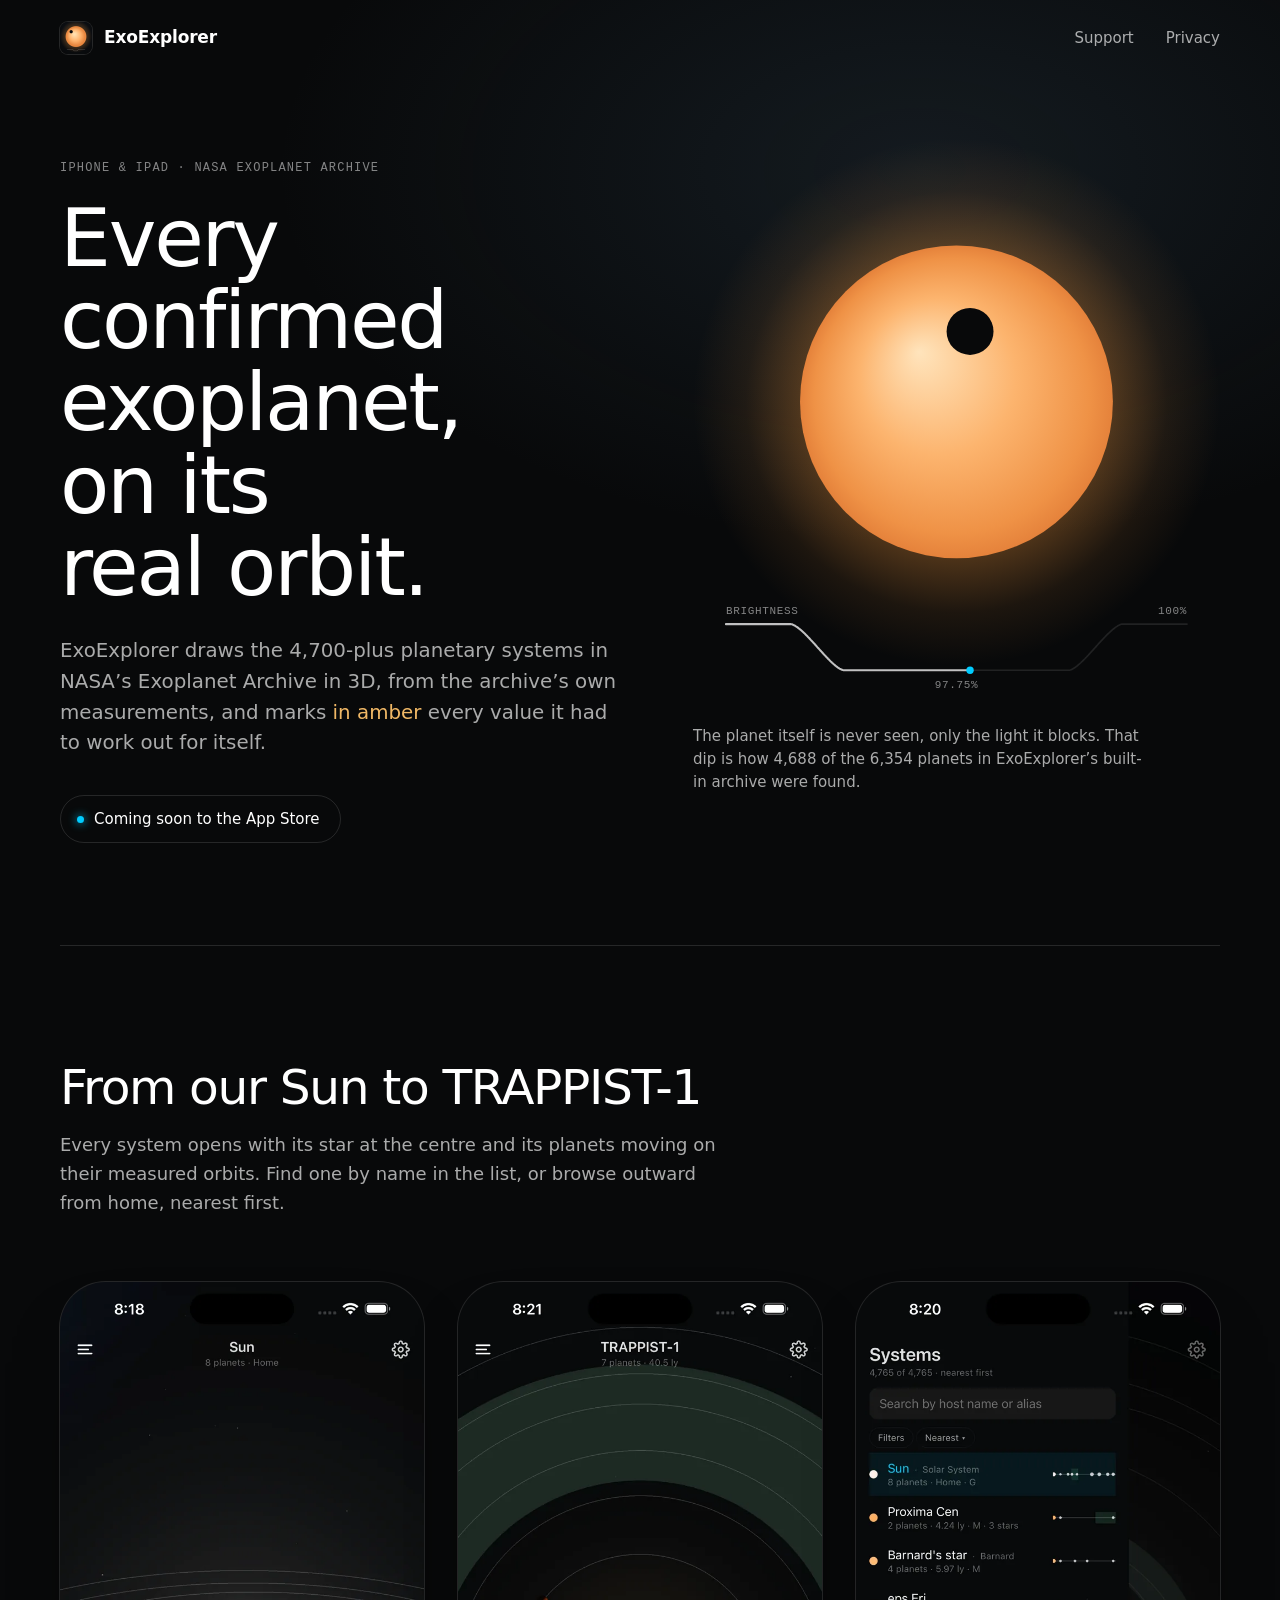
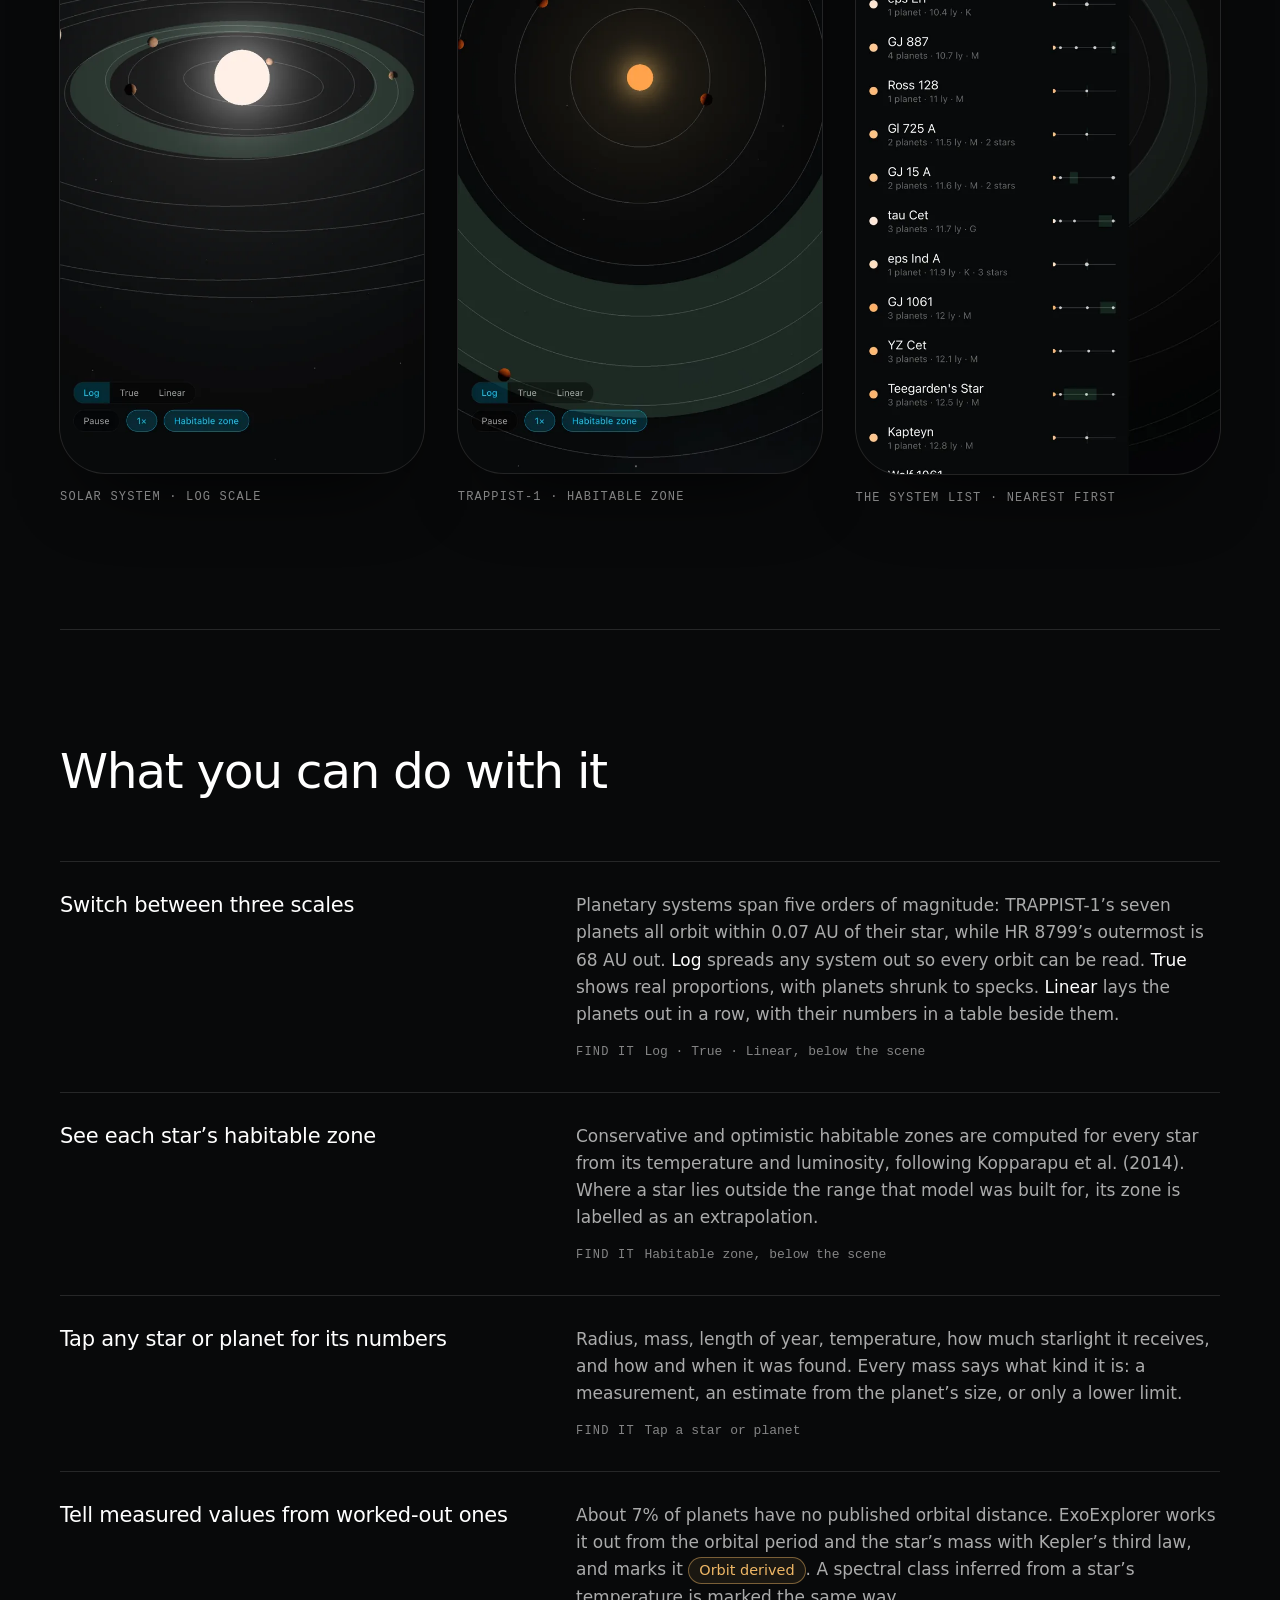
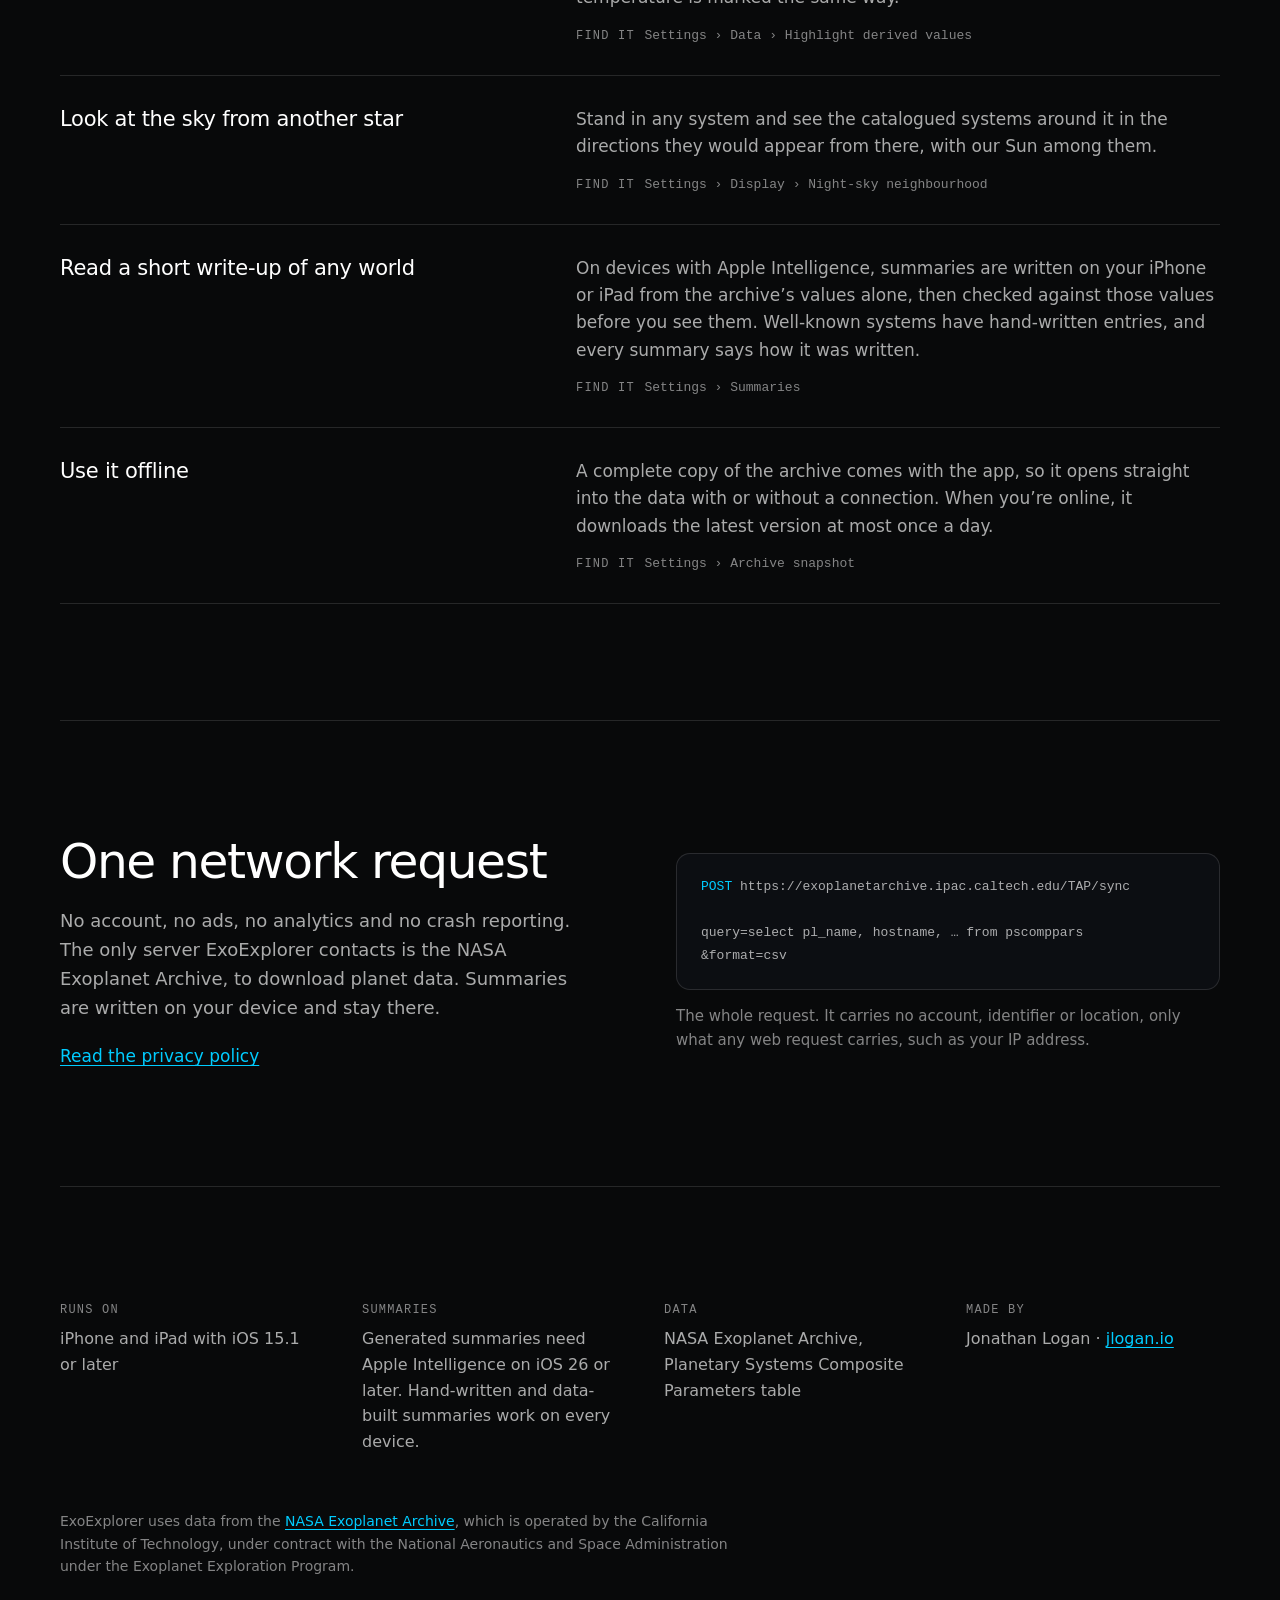
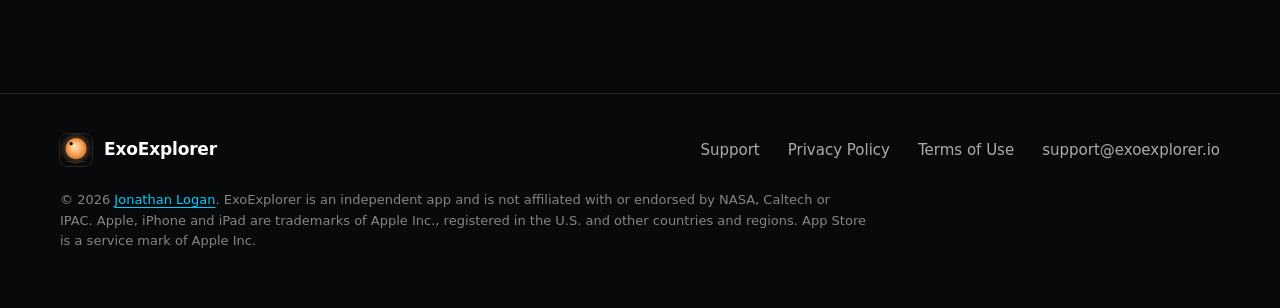
==== commit e92c8339: "Link back to jlogan.io, and let the phone gallery reach the screen edge Jonathan Logan now links to " ====
--- a/index.html
+++ b/index.html
@@ -200,7 +200,7 @@
       </div>
       <div>
         <dt class="mono-label">Made by</dt>
-        <dd>Jonathan Logan</dd>
+        <dd>Jonathan Logan · <a href="https://jlogan.io" rel="author">jlogan.io</a></dd>
       </div>
     </dl>
     <p class="ack">ExoExplorer uses data from the <a href="https://exoplanetarchive.ipac.caltech.edu/">NASA Exoplanet Archive</a>, which is operated by the California Institute of Technology, under contract with the National Aeronautics and Space Administration under the Exoplanet Exploration Program.</p>
@@ -220,7 +220,7 @@
       </nav>
     </div>
     <div class="wrap">
-      <p class="fine">© 2026 Jonathan Logan. ExoExplorer is an independent app and is not affiliated with or endorsed by NASA, Caltech or IPAC. Apple, iPhone and iPad are trademarks of Apple Inc., registered in the U.S. and other countries and regions. App Store is a service mark of Apple Inc.</p>
+      <p class="fine">© 2026 <a href="https://jlogan.io" rel="author">Jonathan Logan</a>. ExoExplorer is an independent app and is not affiliated with or endorsed by NASA, Caltech or IPAC. Apple, iPhone and iPad are trademarks of Apple Inc., registered in the U.S. and other countries and regions. App Store is a service mark of Apple Inc.</p>
     </div>
   </footer>
 </body>
--- a/assets/site.css
+++ b/assets/site.css
@@ -336,13 +336,16 @@
 
 /* ------------------------------------------------------------ screenshots */
 
+/* On phones the row scrolls sideways and bleeds to the screen edges, so the next screenshot peeks
+   in from the edge of the screen instead of being cut off at the page margin. */
 .shots {
   display: grid;
   grid-auto-flow: column;
-  grid-auto-columns: 70%;
+  grid-auto-columns: 62%;
   gap: clamp(16px, 2.6vw, 36px);
-  margin: 0;
-  padding: 0 0 8px;
+  margin: 0 calc(-1 * var(--gutter));
+  padding: 0 var(--gutter) 8px;
+  scroll-padding-inline: var(--gutter);
   list-style: none;
   overflow-x: auto;
   scroll-snap-type: x mandatory;
@@ -356,6 +359,8 @@
 @media (min-width: 760px) {
   .shots {
     grid-auto-columns: minmax(0, 1fr);
+    margin-inline: 0;
+    padding-inline: 0;
     overflow: visible;
   }
 }
